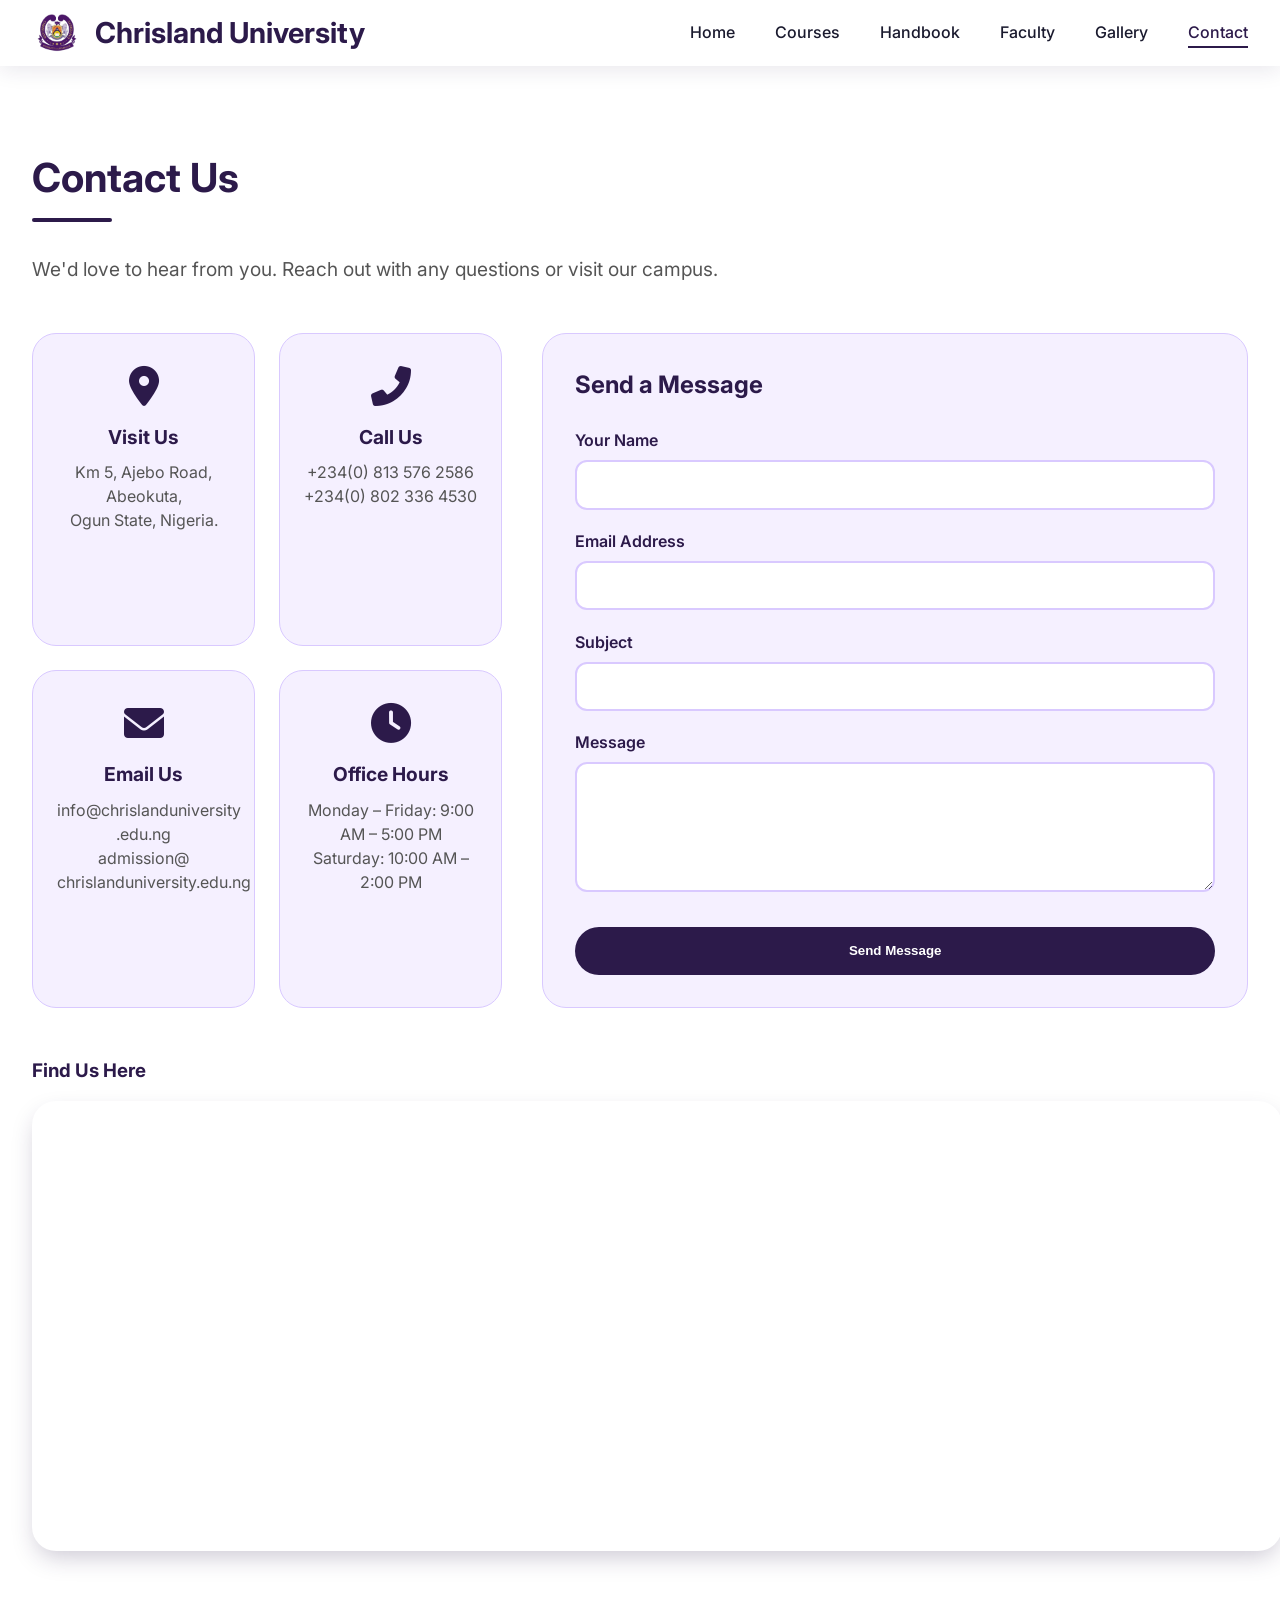
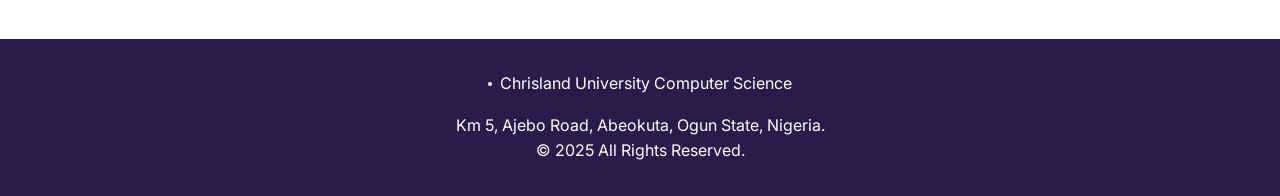
==== contact.html @ 5f64bb0b "Initial website upload" ====
<!DOCTYPE html>
<html lang="en">
<head>
  <meta charset="UTF-8">
  <meta name="viewport" content="width=device-width, initial-scale=1.0">
  <title>Chrisland CS · Contact</title>
  <link rel="stylesheet" href="https://cdnjs.cloudflare.com/ajax/libs/font-awesome/6.0.0-beta3/css/all.min.css">
  <link href="https://fonts.googleapis.com/css2?family=Inter:wght@400;500;600;700&display=swap" rel="stylesheet">
  <link rel="stylesheet" href="style.css">
</head>
<body>
  <nav class="navbar">
    <div class="container nav-container">
      <div class="logo">
        <a href="index.html">
          <img src="Images/cu-logo.png" alt="Chrisland Logo" class="logo-img">
          <span>Chrisland University</span> 
        </a>
      </div>
      <ul class="nav-links">
        <li><a href="index.html">Home</a></li>
        <li><a href="courses.html">Courses</a></li>
        <li><a href="handbook.html">Handbook</a></li>
        <li><a href="faculty.html">Faculty</a></li>
        <li><a href="gallery.html">Gallery</a></li>
        <li><a href="contact.html" class="active">Contact</a></li>
      </ul>
    </div>
  </nav>

  <section class="contact">
    <div class="container">
      <h2>Contact Us</h2>
      <p class="section-intro">We'd love to hear from you. Reach out with any questions or visit our campus.</p>

      <div class="contact-grid">
        <!-- Left: Address & Info -->
        <div class="contact-info">
          <div class="info-card">
            <i class="fas fa-map-marker-alt"></i>
            <h3>Visit Us</h3>
            <p>Km 5, Ajebo Road, Abeokuta,<br>Ogun State, Nigeria.</p>
          </div>
          <div class="info-card">
            <i class="fas fa-phone-alt"></i>
            <h3>Call Us</h3>
            <p>+234(0) 813 576 2586<br>+234(0) 802 336 4530</p>
          </div>
          <div class="info-card">
            <i class="fas fa-envelope"></i>
            <h3>Email Us</h3>
            <p>info@chrislanduniversity<br>.edu.ng<br>admission@<br>chrislanduniversity.edu.ng</p>
          </div>
          <div class="info-card">
            <i class="fas fa-clock"></i>
            <h3>Office Hours</h3>
            <p>Monday – Friday: 9:00 AM – 5:00 PM<br>Saturday: 10:00 AM – 2:00 PM</p>
          </div>
        </div>

        <!-- Right: Contact Form -->
        <div class="contact-form">
          <h3>Send a Message</h3>
          <form id="contactForm">
            <div class="form-group">
              <label for="name">Your Name</label>
              <input type="text" id="name" name="name" required>
            </div>
            <div class="form-group">
              <label for="email">Email Address</label>
              <input type="email" id="email" name="email" required>
            </div>
            <div class="form-group">
              <label for="subject">Subject</label>
              <input type="text" id="subject" name="subject">
            </div>
            <div class="form-group">
              <label for="message">Message</label>
              <textarea id="message" name="message" rows="5" required></textarea>
            </div>
            <button type="submit" class="btn btn-primary">Send Message</button>
          </form>
        </div>
      </div>

      <!-- Map Section -->
      <div class="map-container">
        <h3>Find Us Here</h3>
       <iframe src="https://www.google.com/maps/embed?pb=!1m18!1m12!1m3!1d3958.8632316544995!2d3.3966412099140824!3d7.141809915641025!2m3!1f0!2f0!3f0!3m2!1i1024!2i768!4f13.1!3m3!1m2!1s0x103a356dd3b47bd1%3A0x763f92c3df2f5886!2sChrisland%20University%2C%20Abeokuta!5e0!3m2!1sen!2sng!4v1772442667036!5m2!1sen!2sng" width="1250" height="450" style="border:0;" allowfullscreen="" loading="lazy" referrerpolicy="no-referrer-when-downgrade"></iframe>
      </div>
    </div>
  </section>

  <footer>
    <div class="container footer-content">
      <div class="footer-logo">
        <img src="https://via.placeholder.com/40x40/2c1a4a/ffffff?text=CU" alt="">
        <span>Chrisland University Computer Science</span>
      </div>
      <p>Km 5, Ajebo Road, Abeokuta, Ogun State, Nigeria.</p>
      <p>© 2025 All Rights Reserved.</p>
    </div>
  </footer>

  <script>
    // Simple form submission simulation
    document.getElementById('contactForm')?.addEventListener('submit', function(e) {
      e.preventDefault();
      alert('Thank you for your message. (Demo - no actual email sent)');
      this.reset();
    });
  </script>
  <script src="script.js"></script>
</body>
</html>
---- style.css ----
/* ===== Global Styles - Deep Purple #2c1a4a ===== */
:root {
  --purple-deep: #2c1a4a;
  --purple-medium: #4a2c6d;
  --purple-light: #d9c9ff;
  --purple-bg: #f5f0ff;
  --text-dark: #1a1a2e;
  --white: #ffffff;
  --shadow: 0 10px 25px -5px rgba(44, 26, 74, 0.25);
  --border-radius: 1.5rem;
}

* {
  margin: 0;
  padding: 0;
  box-sizing: border-box;
}

body {
  font-family: 'Inter', sans-serif;
  background-color: var(--purple-bg);
  color: var(--text-dark);
  line-height: 1.6;
  scroll-behavior: smooth;
}

.container {
  max-width: 1300px;
  margin: 0 auto;
  padding: 0 2rem;
}

section {
  padding: 5rem 0;
}

h2 {
  font-size: 2.5rem;
  font-weight: 700;
  color: var(--purple-deep);
  margin-bottom: 2rem;
  position: relative;
}

h2::after {
  content: '';
  display: block;
  width: 80px;
  height: 4px;
  background: var(--purple-deep);
  margin-top: 0.5rem;
  border-radius: 2px;
}

.highlight {
  color: var(--purple-deep);
  font-weight: 700;
}

.section-intro {
  font-size: 1.2rem;
  color: #555;
  margin-bottom: 2rem;
}

/* ===== Buttons ===== */
.btn {
  display: inline-block;
  padding: 0.9rem 2.2rem;
  border-radius: 50px;
  font-weight: 600;
  text-decoration: none;
  transition: all 0.3s;
  border: 2px solid transparent;
  cursor: pointer;
}

.btn-primary {
  background: var(--purple-deep);
  color: white;
}

.btn-primary:hover {
  background: #1f1235;
  transform: translateY(-3px);
  box-shadow: var(--shadow);
}

.btn-outline {
  background: transparent;
  border-color: var(--purple-deep);
  color: var(--purple-deep);
}

.btn-outline:hover {
  background: var(--purple-deep);
  color: white;
}

/* ===== Navigation ===== */
.navbar {
  background: var(--white);
  box-shadow: 0 4px 20px rgba(44, 26, 74, 0.1);
  position: sticky;
  top: 0;
  z-index: 100;
  padding: 0.5rem 0;
}

.nav-container {
  display: flex;
  justify-content: space-between;
  align-items: center;
}

.logo a {
  display: flex;
  align-items: center;
  gap: 0.8rem;
  font-size: 1.8rem;
  font-weight: 700;
  text-decoration: none;
  color: var(--purple-deep);
}

.logo-img {
  width: 50px;
  height: 50px;
  border-radius: 50%;
  object-fit: cover;
  border: 2px solid var(--white);
}

.nav-links {
  display: flex;
  gap: 2.5rem;
  list-style: none;
}

.nav-links a {
  text-decoration: none;
  color: var(--text-dark);
  font-weight: 500;
  transition: color 0.3s;
  padding-bottom: 0.25rem;
}

.nav-links a:hover,
.nav-links a.active {
  color: var(--purple-deep);
  border-bottom: 2px solid var(--purple-deep);
}

/* ===== Hamburger Menu (Mobile) ===== */
.hamburger {
  display: none;
  flex-direction: column;
  gap: 5px;
  cursor: pointer;
  padding: 10px;
  z-index: 1000;
}

.hamburger span {
  width: 28px;
  height: 3px;
  background: var(--purple-deep);
  border-radius: 3px;
  transition: all 0.3s ease;
}

.hamburger.active span:nth-child(1) {
  transform: rotate(45deg) translate(6px, 6px);
}

.hamburger.active span:nth-child(2) {
  opacity: 0;
}

.hamburger.active span:nth-child(3) {
  transform: rotate(-45deg) translate(6px, -6px);
}

/* ===== Hero Section ===== */
.hero {
  position: relative;
  min-height: 600px;
  display: flex;
  align-items: center;
  color: white;
  overflow: hidden;
}

.hero::before {
  content: '';
  position: absolute;
  top: 0; left: 0; width: 100%; height: 100%;
  background-image: url('https://images.unsplash.com/photo-1555066931-4365d14bab8c?ixlib=rb-4.0.3&auto=format&fit=crop&w=1920&q=80');
  background-size: cover;
  background-position: center;
  filter: brightness(0.7);
  z-index: -1;
}

.hero::after {
  content: '';
  position: absolute;
  top: 0; left: 0; width: 100%; height: 100%;
  background: linear-gradient(135deg, rgba(44,26,74,0.8) 0%, rgba(74,44,109,0.7) 100%);
  z-index: -1;
}

.hero-content {
  position: relative;
  z-index: 2;
  max-width: 700px;
}

.hero h1 {
  font-size: 3.5rem;
  line-height: 1.2;
  margin-bottom: 1rem;
  color: white;
  text-shadow: 2px 2px 4px rgba(0,0,0,0.3);
}

.hero p {
  font-size: 1.2rem;
  margin-bottom: 2rem;
  color: rgba(255,255,255,0.9);
}

.hero-buttons {
  display: flex;
  gap: 1rem;
  flex-wrap: wrap;
}

.hero .btn-outline {
  border-color: white;
  color: white;
}

.hero .btn-outline:hover {
  background: white;
  color: var(--purple-deep);
}

/* ===== Quick Access Cards ===== */
.card-grid {
  display: grid;
  grid-template-columns: repeat(auto-fit, minmax(280px, 1fr));
  gap: 2rem;
  margin-top: 1rem;
}

.card {
  background: var(--white);
  border-radius: var(--border-radius);
  padding: 2.5rem 1.5rem;
  box-shadow: var(--shadow);
  transition: transform 0.3s;
  text-align: center;
  border: 1px solid var(--purple-light);
}

.card.clickable {
  cursor: pointer;
}

.card.clickable:hover {
  transform: translateY(-10px);
  box-shadow: 0 20px 30px -10px rgba(44, 26, 74, 0.4);
}

.card i {
  font-size: 3rem;
  color: var(--purple-deep);
  margin-bottom: 1.2rem;
}

.card h3 {
  margin-bottom: 0.8rem;
  color: var(--purple-deep);
}

/* ===== Portal Announcements ===== */
.announcement-grid {
  display: grid;
  grid-template-columns: repeat(auto-fit, minmax(250px, 1fr));
  gap: 2rem;
  margin-top: 2rem;
}

.announcement-card {
  background: var(--white);
  border-radius: var(--border-radius);
  padding: 2rem;
  box-shadow: var(--shadow);
  border-left: 5px solid var(--purple-deep);
}

.announcement-card i {
  font-size: 2rem;
  color: var(--purple-deep);
  margin-bottom: 1rem;
}

.announcement-card h4 {
  margin-bottom: 0.5rem;
  color: var(--purple-deep);
}

/* ===== Stats Section ===== */
.stats-grid {
  display: grid;
  grid-template-columns: repeat(auto-fit, minmax(200px, 1fr));
  gap: 2rem;
  margin-top: 2rem;
}

.stat-card {
  background: var(--white);
  border-radius: var(--border-radius);
  padding: 2rem;
  text-align: center;
  box-shadow: var(--shadow);
  transition: transform 0.3s, box-shadow 0.3s;
}

.stat-card:hover {
  transform: translateY(-5px);
  box-shadow: 0 15px 30px rgba(44, 26, 74, 0.2);
}

.stat-card i {
  font-size: 3rem;
  color: var(--purple-deep);
  margin-bottom: 1rem;
}

.stat-card h3 {
  font-size: 2.5rem;
  color: var(--purple-deep);
}

/* ===== Testimonials ===== */
.testimonials {
  background: linear-gradient(135deg, var(--purple-bg) 0%, #ffffff 100%);
}

.testimonial-grid {
  display: grid;
  grid-template-columns: repeat(auto-fit, minmax(300px, 1fr));
  gap: 2rem;
  margin-top: 2rem;
}

.testimonial-card {
  background: var(--white);
  border-radius: var(--border-radius);
  padding: 2rem 1.5rem;
  box-shadow: 0 15px 30px -10px rgba(44, 26, 74, 0.15);
  transition: all 0.3s ease;
  position: relative;
  overflow: hidden;
  border: 1px solid rgba(217, 201, 255, 0.5);
  display: flex;
  flex-direction: column;
  align-items: center;
  text-align: center;
}

.testimonial-card:hover {
  transform: translateY(-8px);
  box-shadow: 0 25px 40px -12px rgba(44, 26, 74, 0.25);
  border-color: var(--purple-light);
}

.testimonial-card .pic1 {
  width: 80px;
  height: 80px;
  border-radius: 50%;
  object-fit: cover;
  margin-bottom: 1rem;
  border: 3px solid var(--purple-deep);
  box-shadow: 0 4px 10px rgba(44, 26, 74, 0.2);
  transition: transform 0.3s ease;
}

.testimonial-card:hover .pic1 {
  transform: scale(1.1);
}

.testimonial-card::before {
  content: '\201C';
  font-size: 8rem;
  font-family: 'Georgia', serif;
  color: var(--purple-light);
  position: absolute;
  top: -20px;
  left: 10px;
  opacity: 0.3;
  line-height: 1;
  z-index: 0;
}

.testimonial-card img {
  width: 80px;
  object-fit: cover;
  border-radius: 12px;
  margin-bottom: 1rem;
  position: relative;
  z-index: 1;
  border: none;
  box-shadow: 0 4px 10px rgba(0,0,0,0.1);
}

.testimonial-card p {
  font-size: 1rem;
  line-height: 1.6;
  color: var(--text-dark);
  margin-bottom: 1rem;
  font-style: italic;
  position: relative;
  z-index: 1;
}

.testimonial-card h4 {
  color: var(--purple-deep);
  font-weight: 600;
  margin-bottom: 0.5rem;
  position: relative;
  z-index: 1;
}

.testimonial-rating {
  color: #ffb347;
  font-size: 0.9rem;
  position: relative;
  z-index: 1;
}

.testimonial-rating i {
  margin: 0 2px;
}

/* ===== Events (Card Style) ===== */
.events-grid {
  display: grid;
  grid-template-columns: repeat(auto-fit, minmax(300px, 1fr));
  gap: 1.5rem;
  margin-top: 2rem;
}

.event-card {
  background: var(--white);
  border-radius: var(--border-radius);
  padding: 1.2rem;
  box-shadow: var(--shadow);
  display: flex;
  align-items: center;
  gap: 1.5rem;
  transition: all 0.3s;
  border: 1px solid var(--purple-light);
}

.event-card:hover {
  transform: translateX(5px);
  box-shadow: 0 15px 30px rgba(44, 26, 74, 0.15);
  border-color: var(--purple-deep);
}

.event-date {
  background: var(--purple-deep);
  color: white;
  border-radius: 20px;
  min-width: 70px;
  text-align: center;
  padding: 0.8rem 0;
  box-shadow: 0 4px 10px rgba(44, 26, 74, 0.2);
}

.event-day {
  display: block;
  font-size: 2rem;
  font-weight: 700;
  line-height: 1;
}

.event-month {
  font-size: 0.9rem;
  text-transform: uppercase;
  letter-spacing: 1px;
}

.event-details h4 {
  color: var(--purple-deep);
  margin-bottom: 0.3rem;
}

.event-details p {
  color: #555;
  font-size: 0.9rem;
  display: flex;
  align-items: center;
  gap: 0.5rem;
}

.event-details i {
  color: var(--purple-deep);
  width: 16px;
}

/* ===== Courses Page ===== */
.level-tabs, .semester-tabs {
  display: flex;
  gap: 1rem;
  margin: 2rem 0 1rem;
  flex-wrap: wrap;
}

.level-tab, .semester-tab {
  background: var(--white);
  border: 2px solid var(--purple-deep);
  padding: 0.8rem 2.2rem;
  border-radius: 40px;
  font-weight: 600;
  cursor: pointer;
  transition: all 0.3s;
  color: var(--purple-deep);
  font-size: 1rem;
}

.level-tab.active, .semester-tab.active {
  background: var(--purple-deep);
  color: white;
}

.courses-grid {
  display: grid;
  grid-template-columns: repeat(auto-fill, minmax(280px, 1fr));
  gap: 2rem;
  margin-top: 2rem;
}

.course-card {
  background: var(--white);
  border-radius: 20px;
  padding: 1.8rem;
  box-shadow: var(--shadow);
  border-left: 6px solid var(--purple-deep);
  transition: all 0.3s;
  cursor: pointer;
}

.course-card:hover {
  transform: scale(1.02);
  box-shadow: 0 20px 30px -10px rgba(44, 26, 74, 0.4);
}

.course-code {
  font-size: 1.5rem;
  font-weight: 700;
  color: var(--purple-deep);
}

.course-title {
  font-weight: 600;
  margin: 0.5rem 0;
}

.course-units {
  background: var(--purple-light);
  display: inline-block;
  padding: 0.3rem 1.2rem;
  border-radius: 40px;
  font-weight: 600;
  margin-top: 1rem;
}

.course-info-extra, .prerequisites {
  margin-top: 3rem;
  background: var(--purple-bg);
  padding: 2rem;
  border-radius: var(--border-radius);
}

.prerequisites table {
  width: 100%;
  border-collapse: collapse;
  margin-top: 1rem;
}

.prerequisites td, .prerequisites th {
  padding: 0.8rem;
  border-bottom: 1px solid var(--purple-light);
}

.prerequisites th {
  background: var(--purple-deep);
  color: white;
}

/* ===== Handbook Page ===== */
.handbook {
  background: var(--white);
}

.handbook-grid {
  display: grid;
  grid-template-columns: repeat(auto-fit, minmax(350px, 1fr));
  gap: 2rem;
  margin-top: 2rem;
}

.handbook-card {
  background: var(--purple-bg);
  padding: 2rem;
  border-radius: var(--border-radius);
  border: 1px solid var(--purple-light);
}

.handbook-card h3 {
  color: var(--purple-deep);
  margin: 1.5rem 0 1rem;
  display: flex;
  align-items: center;
  gap: 0.5rem;
}

.icon-list {
  list-style: none;
}

.icon-list li {
  display: flex;
  gap: 0.8rem;
  margin: 1rem 0;
  align-items: flex-start;
}

.icon-list i {
  color: var(--purple-deep);
  margin-top: 0.2rem;
}

.reg-list {
  list-style: disc;
  padding-left: 1.5rem;
  margin: 1rem 0;
}

.reg-list li {
  margin: 0.6rem 0;
}

.read-more {
  display: inline-block;
  margin-top: 1rem;
  color: var(--purple-deep);
  font-weight: 600;
  text-decoration: none;
}

.read-more:hover {
  text-decoration: underline;
}

.handbook-extras {
  display: grid;
  grid-template-columns: repeat(auto-fit, minmax(300px, 1fr));
  gap: 2rem;
  margin: 2rem 0;
}

/* ===== Misconduct Dropdown ===== */
.misconduct-dropdown {
  margin-top: 3rem;
  border: 1px solid var(--purple-light);
  border-radius: var(--border-radius);
  overflow: hidden;
}

.dropdown-toggle {
  width: 100%;
  background: var(--purple-deep);
  color: white;
  padding: 1.2rem 2rem;
  text-align: left;
  font-size: 1.2rem;
  font-weight: 600;
  border: none;
  cursor: pointer;
  display: flex;
  justify-content: space-between;
  align-items: center;
  transition: background 0.3s;
}

.dropdown-toggle:hover {
  background: #1f1235;
}

.toggle-icon {
  transition: transform 0.3s;
}

.dropdown-content {
  max-height: 0;
  overflow: hidden;
  transition: max-height 0.5s ease-out;
  background: var(--white);
}

.dropdown-content.show {
  max-height: 800px;
  transition: max-height 0.5s ease-in;
}

.table-responsive {
  overflow-x: auto;
  padding: 1rem;
}

table {
  width: 100%;
  border-collapse: collapse;
  background: var(--white);
  border-radius: 20px;
}

th, td {
  padding: 1rem;
  text-align: left;
  border-bottom: 1px solid var(--purple-light);
}

th {
  background: var(--purple-medium);
  color: white;
  font-weight: 600;
}

tr:hover {
  background: var(--purple-bg);
}

/* ===== Quick Nav Mini ===== */
.quick-nav-mini {
  display: flex;
  gap: 1rem;
  justify-content: center;
  margin-top: 3rem;
}

.quick-nav-mini a {
  background: var(--purple-light);
  padding: 0.6rem 1.8rem;
  border-radius: 40px;
  text-decoration: none;
  color: var(--purple-deep);
  font-weight: 600;
  transition: background 0.3s;
}

.quick-nav-mini a:hover {
  background: var(--purple-deep);
  color: white;
}

/* ===== Faculty Page ===== */
.faculty-grid {
  display: grid;
  grid-template-columns: repeat(auto-fit, minmax(250px, 1fr));
  gap: 2rem;
  margin-top: 2rem;
}

.faculty-card {
  background: var(--white);
  border-radius: var(--border-radius);
  padding: 2rem;
  box-shadow: var(--shadow);
  transition: transform 0.3s;
  text-align: center;
}

.faculty-card:hover {
  transform: translateY(-5px);
}

.faculty-card i {
  font-size: 3.5rem;
  color: var(--purple-deep);
  margin-bottom: 1rem;
}

.faculty-bio {
  margin-top: 0.5rem;
  color: #555;
  font-size: 0.95rem;
}

/* ===== Research Areas ===== */
.research-areas {
  background: var(--purple-bg);
  padding: 3rem 0;
}

.research-grid {
  display: flex;
  flex-wrap: wrap;
  gap: 1rem;
  justify-content: center;
  margin-top: 2rem;
}

.research-tag {
  background: var(--white);
  border: 2px solid var(--purple-deep);
  color: var(--purple-deep);
  padding: 0.5rem 1.5rem;
  border-radius: 40px;
  font-weight: 600;
  transition: all 0.3s;
}

.research-tag:hover {
  background: var(--purple-deep);
  color: white;
}

/* ===== Gallery Page ===== */
.image-gallery {
  display: grid;
  grid-template-columns: repeat(auto-fit, minmax(250px, 1fr));
  gap: 1.5rem;
  margin-top: 2rem;
}

.img-fluid {
  width: 100%;
  height: 200px;
  object-fit: cover;
  border-radius: 30px;
  box-shadow: var(--shadow);
  transition: transform 0.3s;
}

.img-fluid:hover {
  transform: scale(1.02);
}

/* ===== Video Tour ===== */
.video-container {
  position: relative;
  width: 100%;
  max-width: 1000px;
  margin: 2rem auto 0;
  border-radius: var(--border-radius);
  overflow: hidden;
  box-shadow: var(--shadow);
  background: #000;
}

.video-container video {
  width: 100%;
  height: auto;
  display: block;
}

.video-caption {
  text-align: center;
  margin-top: 1rem;
  color: var(--text-dark);
  font-style: italic;
  font-size: 0.95rem;
}

/* ===== Contact Page ===== */
.contact {
  background: var(--white);
}

.contact-grid {
  display: grid;
  grid-template-columns: 1fr 1.5fr;
  gap: 2.5rem;
  margin: 3rem 0;
}

.contact-info {
  display: grid;
  grid-template-columns: repeat(auto-fit, minmax(200px, 1fr));
  gap: 1.5rem;
}

.info-card {
  background: var(--purple-bg);
  padding: 2rem 1.5rem;
  border-radius: var(--border-radius);
  text-align: center;
  border: 1px solid var(--purple-light);
  transition: transform 0.3s;
}

.info-card:hover {
  transform: translateY(-5px);
  box-shadow: var(--shadow);
}

.info-card i {
  font-size: 2.5rem;
  color: var(--purple-deep);
  margin-bottom: 1rem;
}

.info-card h3 {
  color: var(--purple-deep);
  margin-bottom: 0.5rem;
  font-size: 1.2rem;
}

.info-card p {
  color: #555;
  line-height: 1.5;
}

.contact-form {
  background: var(--purple-bg);
  padding: 2rem;
  border-radius: var(--border-radius);
  border: 1px solid var(--purple-light);
}

.contact-form h3 {
  color: var(--purple-deep);
  margin-bottom: 1.5rem;
  font-size: 1.5rem;
}

.form-group {
  margin-bottom: 1.2rem;
}

.form-group label {
  display: block;
  font-weight: 600;
  color: var(--purple-deep);
  margin-bottom: 0.4rem;
}

.form-group input,
.form-group textarea {
  width: 100%;
  padding: 0.8rem 1rem;
  border: 2px solid var(--purple-light);
  border-radius: 12px;
  font-family: inherit;
  font-size: 1rem;
  transition: border-color 0.3s;
}

.form-group input:focus,
.form-group textarea:focus {
  outline: none;
  border-color: var(--purple-deep);
}

.contact-form button {
  width: 100%;
  margin-top: 0.5rem;
}

.map-container {
  margin-top: 3rem;
}

.map-container h3 {
  color: var(--purple-deep);
  margin-bottom: 1rem;
}

.map-container iframe {
  border-radius: var(--border-radius);
  box-shadow: var(--shadow);
}

/* ===== Modal ===== */
.modal {
  display: none;
  position: fixed;
  top: 0; left: 0; width: 100%; height: 100%;
  background: rgba(0,0,0,0.6);
  align-items: center;
  justify-content: center;
  z-index: 1000;
}

.modal-content {
  background: white;
  padding: 2.5rem;
  border-radius: 40px;
  max-width: 600px;
  width: 90%;
  max-height: 80vh;
  overflow-y: auto;
  box-shadow: var(--shadow);
  position: relative;
}

.close-modal {
  position: absolute;
  top: 1.2rem; right: 1.5rem;
  font-size: 2.5rem;
  cursor: pointer;
  color: var(--purple-deep);
  transition: color 0.2s;
}

.close-modal:hover {
  color: #1f1235;
}

/* ===== Footer ===== */
footer {
  background: var(--purple-deep);
  color: white;
  padding: 2rem 0;
  text-align: center;
}

.footer-logo {
  display: flex;
  align-items: center;
  justify-content: center;
  gap: 0.5rem;
  margin-bottom: 1rem;
}

.footer-logo img {
  border-radius: 50%;
  border: 2px solid white;
}

/* ===== Responsive Design ===== */
@media (max-width: 768px) {
  /* Hamburger Menu */
  .hamburger {
    display: flex;
  }

  .nav-links {
    position: fixed;
    top: 0;
    right: -100%;
    width: 70%;
    max-width: 300px;
    height: 100vh;
    background: var(--white);
    flex-direction: column;
    justify-content: flex-start;
    padding-top: 80px;
    gap: 0;
    box-shadow: -5px 0 25px rgba(0,0,0,0.15);
    transition: right 0.3s ease;
    z-index: 999;
  }

  .nav-links.active {
    right: 0;
  }

  .nav-links li {
    width: 100%;
    border-bottom: 1px solid var(--purple-light);
  }

  .nav-links a {
    display: block;
    padding: 1.2rem 1.5rem;
    border-bottom: none;
  }

  .nav-links a:hover,
  .nav-links a.active {
    border-bottom: none;
    background: var(--purple-bg);
    padding-left: 2rem;
  }

  .nav-container {
    flex-direction: row;
    justify-content: space-between;
    padding: 0.8rem 1rem;
  }

  .logo a {
    font-size: 1.4rem;
  }

  .logo-img {
    width: 40px;
    height: 40px;
  }

  /* Overlay for mobile menu */
  .nav-overlay {
    display: none;
    position: fixed;
    top: 0;
    left: 0;
    width: 100%;
    height: 100%;
    background: rgba(0,0,0,0.5);
    z-index: 998;
    opacity: 0;
    transition: opacity 0.3s ease;
  }

  .nav-overlay.active {
    display: block;
    opacity: 1;
  }

  /* Hero Section */
  .hero {
    min-height: 450px;
    padding: 1rem;
  }

  .hero-content {
    padding: 0 0.5rem;
  }

  .hero h1 {
    font-size: 1.8rem;
    line-height: 1.3;
  }

  .hero p {
    font-size: 1rem;
  }

  .hero-buttons {
    justify-content: center;
    flex-direction: column;
    gap: 0.8rem;
  }

  .hero-buttons .btn {
    width: 100%;
    text-align: center;
  }

  /* Container */
  .container {
    padding: 0 1rem;
  }

  /* Sections */
  section {
    padding: 3rem 0;
  }

  h2 {
    font-size: 1.6rem;
    text-align: center;
  }

  h2::after {
    margin: 0.5rem auto;
  }

  .section-intro {
    font-size: 1rem;
  }

  /* Card Grid */
  .card-grid {
    grid-template-columns: 1fr;
    gap: 1.2rem;
  }

  .card {
    padding: 1.5rem 1rem;
  }

  /* Announcement Grid */
  .announcement-grid {
    grid-template-columns: 1fr;
    gap: 1.2rem;
  }

  .announcement-card {
    padding: 1.2rem;
  }

  /* Stats Grid */
  .stats-grid {
    grid-template-columns: repeat(2, 1fr);
    gap: 1rem;
  }

  .stat-card {
    padding: 1.2rem;
  }

  .stat-card i {
    font-size: 2rem;
  }

  .stat-card h3 {
    font-size: 1.8rem;
  }

  .stat-card p {
    font-size: 0.85rem;
  }

  /* Testimonial Grid */
  .testimonial-grid {
    grid-template-columns: 1fr;
    gap: 1.5rem;
  }

  .testimonial-card {
    padding: 1.5rem 1rem;
  }

  /* Events Grid */
  .events-grid {
    grid-template-columns: 1fr;
    gap: 1rem;
  }

  .event-card {
    flex-direction: column;
    text-align: center;
    padding: 1rem;
  }

  .event-date {
    min-width: auto;
    width: 100%;
    padding: 0.5rem;
  }

  /* Course Grid */
  .courses-grid {
    grid-template-columns: 1fr;
    gap: 1.2rem;
  }

  .course-card {
    padding: 1.2rem;
  }

  .course-code {
    font-size: 1.2rem;
  }

  /* Level/Semester Tabs */
  .level-tabs, .semester-tabs {
    justify-content: center;
    gap: 0.5rem;
  }

  .level-tab, .semester-tab {
    padding: 0.6rem 1rem;
    font-size: 0.85rem;
  }

  /* Faculty Grid */
  .faculty-grid {
    grid-template-columns: 1fr;
    gap: 1.2rem;
  }

  .faculty-card {
    padding: 1.5rem 1rem;
  }

  /* Gallery */
  .image-gallery {
    grid-template-columns: repeat(2, 1fr);
    gap: 1rem;
  }

  .img-fluid {
    height: 150px;
    border-radius: 15px;
  }

  /* Handbook Grid */
  .handbook-grid, .handbook-extras {
    grid-template-columns: 1fr;
    gap: 1.5rem;
  }

  .handbook-card {
    padding: 1.5rem;
  }

  /* Quick Nav Mini */
  .quick-nav-mini {
    flex-wrap: wrap;
    gap: 0.5rem;
  }

  .quick-nav-mini a {
    padding: 0.5rem 1rem;
    font-size: 0.85rem;
  }

  /* Contact Grid */
  .contact-grid {
    grid-template-columns: 1fr;
  }

  .contact-info {
    grid-template-columns: 1fr;
  }

  .info-card {
    padding: 1.5rem;
  }

  /* Modal */
  .modal-content {
    padding: 1.5rem;
    border-radius: 20px;
    width: 95%;
  }

  .close-modal {
    top: 0.8rem;
    right: 1rem;
    font-size: 2rem;
  }

  /* Table Responsive */
  .table-responsive {
    margin: 0 -1rem;
    padding: 0.5rem;
  }

  th, td {
    padding: 0.6rem 0.4rem;
    font-size: 0.85rem;
  }

  /* Research Grid */
  .research-grid {
    gap: 0.5rem;
  }

  .research-tag {
    padding: 0.4rem 1rem;
    font-size: 0.85rem;
  }

  /* Footer */
  footer {
    padding: 1.5rem 0;
  }

  .footer-logo {
    flex-direction: column;
    gap: 0.5rem;
  }

  .footer-logo img {
    width: 50px;
    height: 50px;
  }

  footer p {
    font-size: 0.9rem;
  }
}

@media (max-width: 480px) {
  .hero h1 {
    font-size: 1.5rem;
  }

  .stats-grid {
    grid-template-columns: 1fr;
  }

  .image-gallery {
    grid-template-columns: 1fr;
  }

  .level-tabs, .semester-tabs {
    flex-direction: column;
    align-items: stretch;
  }

  .level-tab, .semester-tab {
    text-align: center;
  }
}
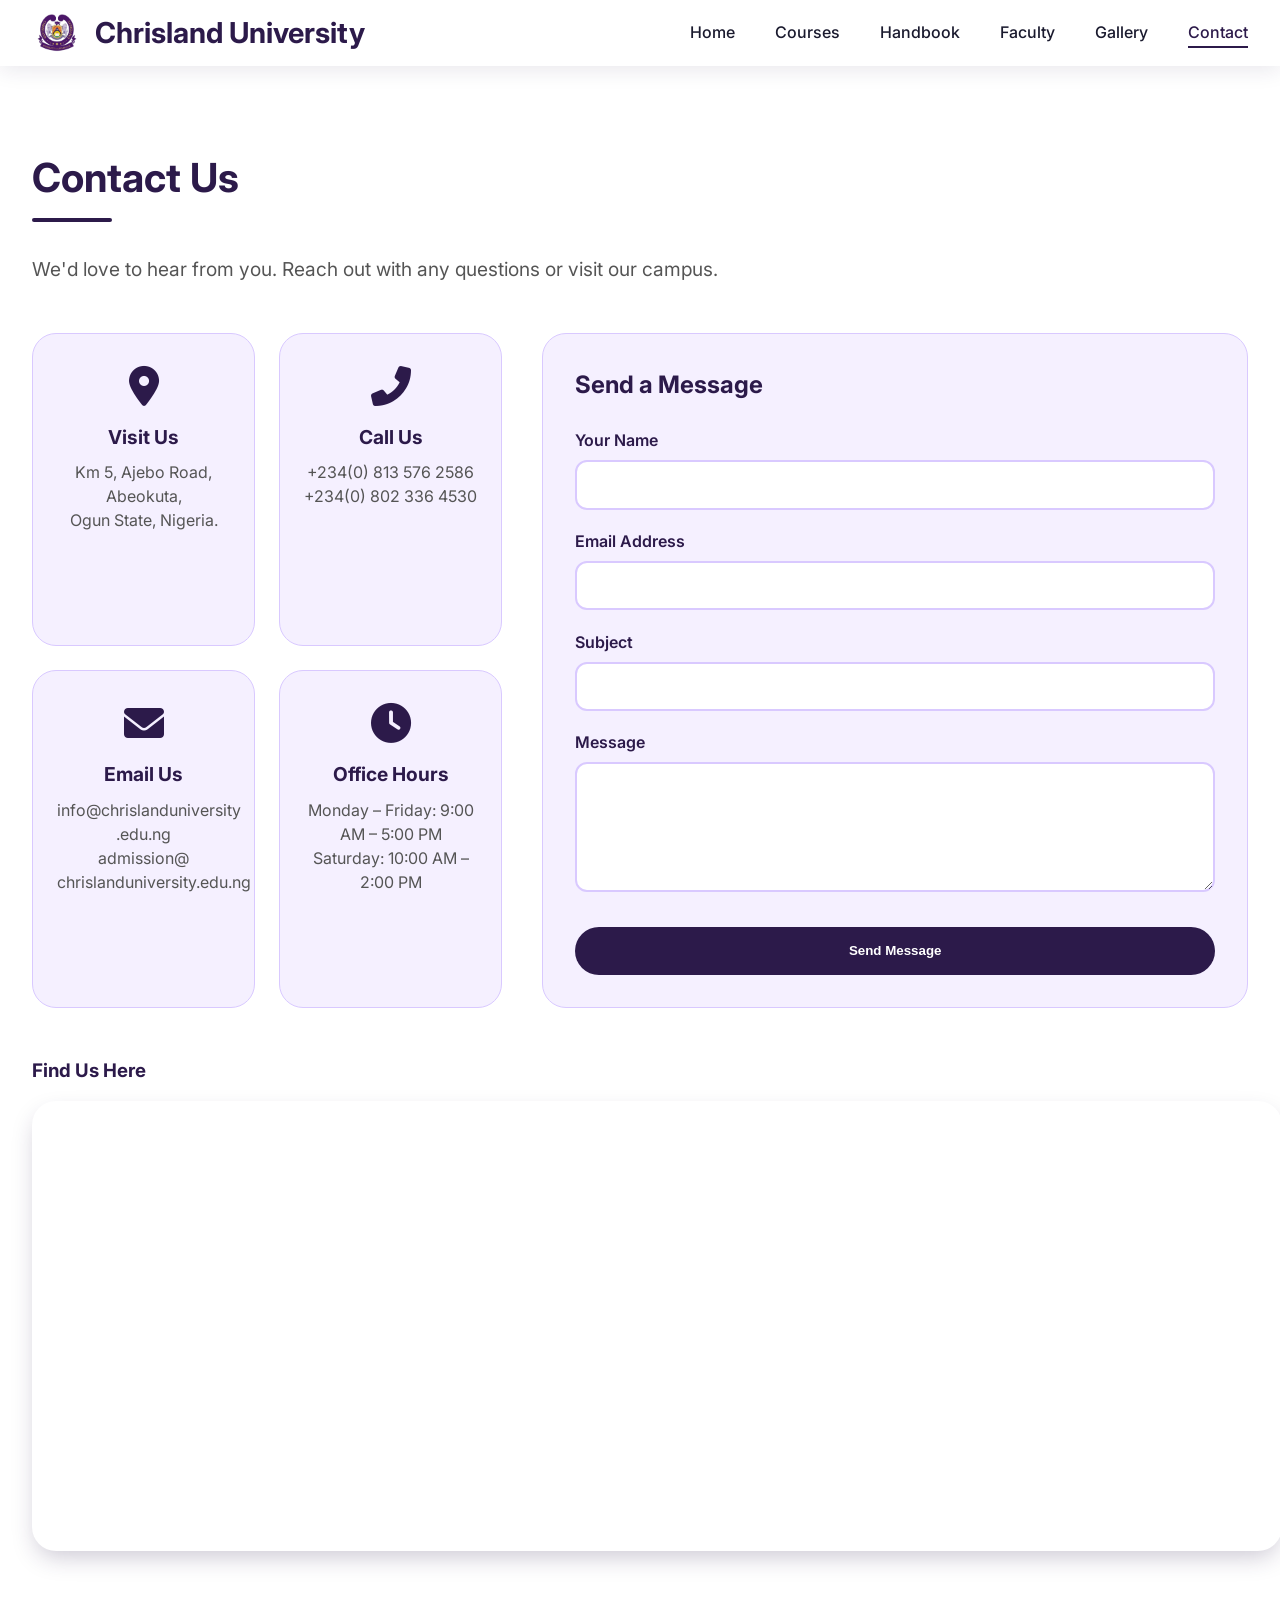
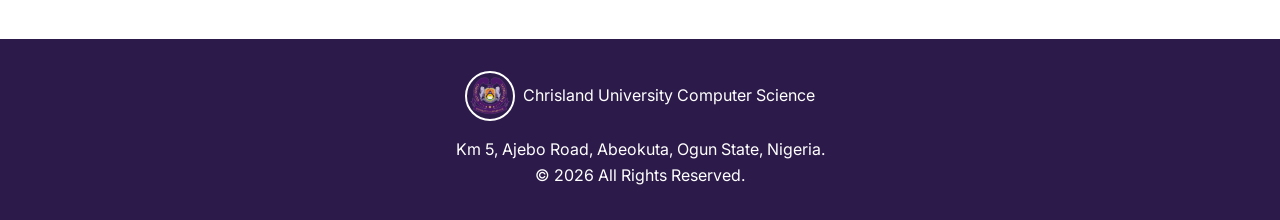
==== commit 36b35a42: "update" ====
--- a/contact.html
+++ b/contact.html
@@ -17,7 +17,12 @@
           <span>Chrisland University</span> 
         </a>
       </div>
-      <ul class="nav-links">
+       <div class="hamburger" onclick="toggleMenu()">
+        <span></span>
+        <span></span>
+        <span></span>
+      </div>
+      <ul class="nav-links" id="navLinks">
         <li><a href="index.html">Home</a></li>
         <li><a href="courses.html">Courses</a></li>
         <li><a href="handbook.html">Handbook</a></li>
@@ -26,6 +31,7 @@
         <li><a href="contact.html" class="active">Contact</a></li>
       </ul>
     </div>
+    <div class="nav-overlay" id="navOverlay" onclick="toggleMenu()"></div>
   </nav>
 
   <section class="contact">
@@ -94,11 +100,11 @@
   <footer>
     <div class="container footer-content">
       <div class="footer-logo">
-        <img src="https://via.placeholder.com/40x40/2c1a4a/ffffff?text=CU" alt="">
+        <img src="Images/cu-logo.png" alt="Chrisland Logo" class="logo-img">
         <span>Chrisland University Computer Science</span>
       </div>
       <p>Km 5, Ajebo Road, Abeokuta, Ogun State, Nigeria.</p>
-      <p>© 2025 All Rights Reserved.</p>
+      <p>© 2026 All Rights Reserved.</p>
     </div>
   </footer>
 
